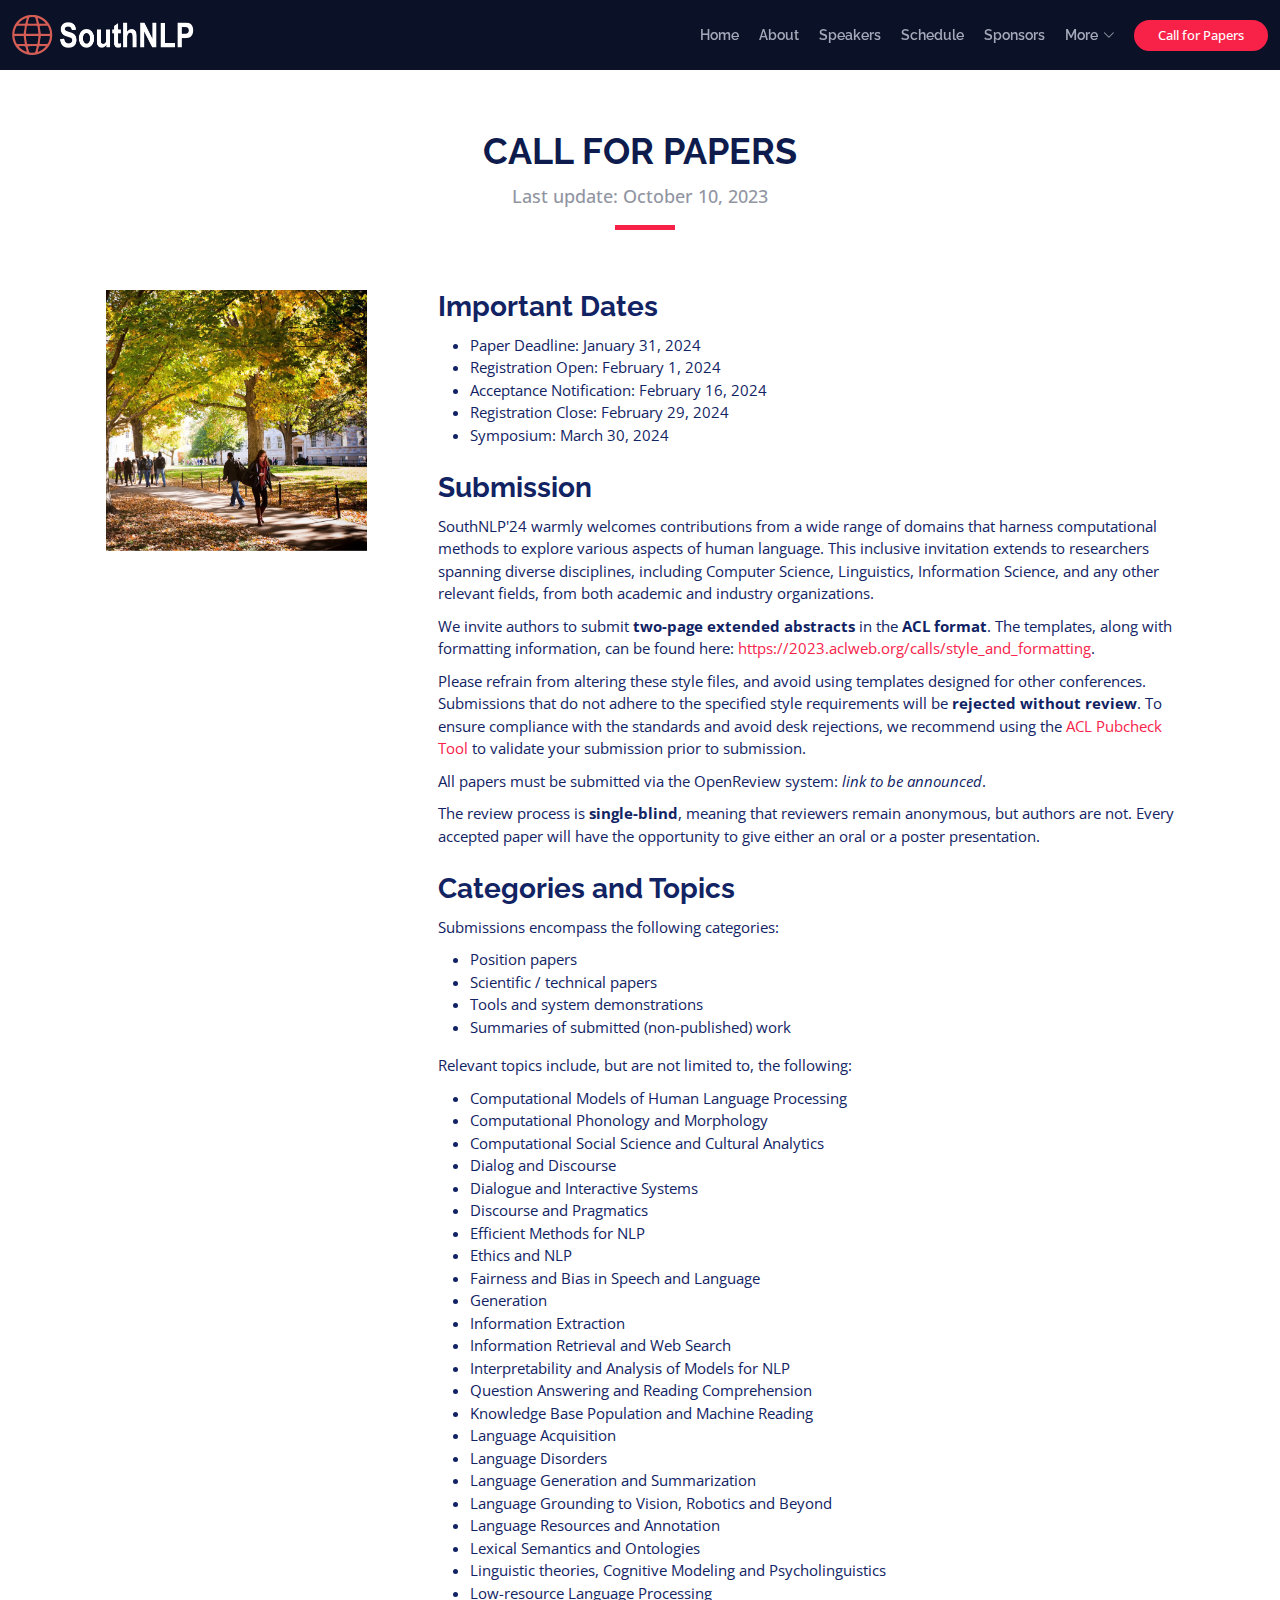
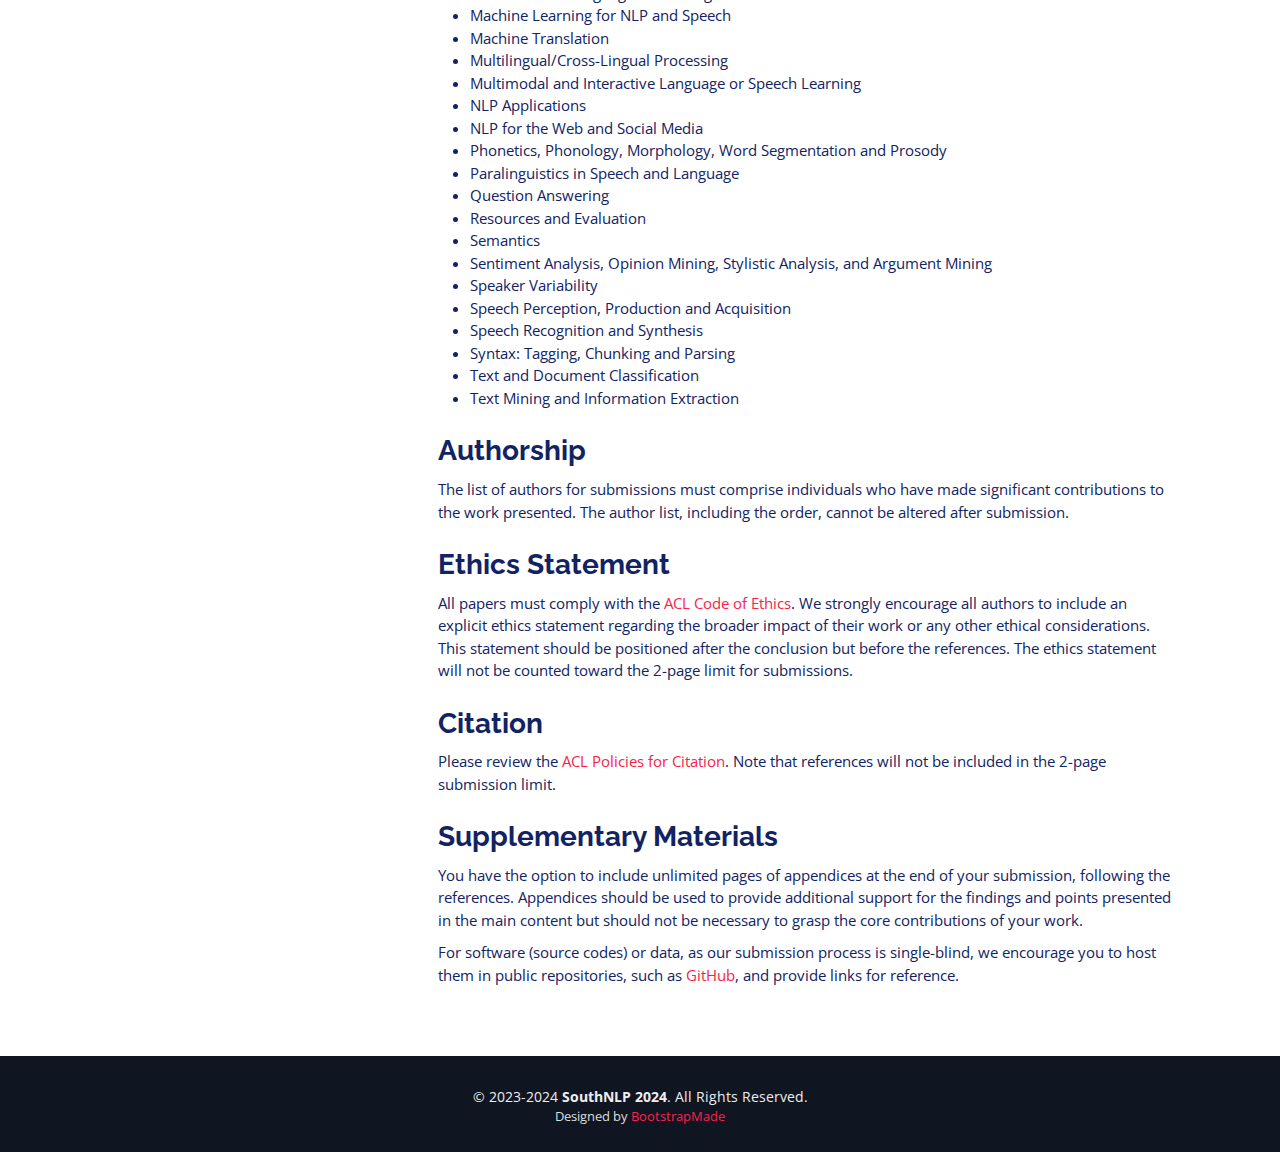
==== cfp.html @ 00459396 "Add the website" ====
<!DOCTYPE html>
<html lang="en">

<head>
  <meta charset="utf-8">
  <meta content="width=device-width, initial-scale=1.0" name="viewport">

  <title>South NLP 2024 - Call for Papers</title>
  <meta content="" name="description">
  <meta content="" name="keywords">

  <!-- Favicons -->
  <link href="assets/img/favicon.png" rel="icon">
  <link href="assets/img/apple-touch-icon.png" rel="apple-touch-icon">

  <!-- Google Fonts -->
  <link href="https://fonts.googleapis.com/css?family=Open+Sans:300,300i,400,400i,700,700i|Raleway:300,400,500,700,800" rel="stylesheet">

  <!-- Vendor CSS Files -->
  <link href="assets/vendor/aos/aos.css" rel="stylesheet">
  <link href="assets/vendor/bootstrap/css/bootstrap.min.css" rel="stylesheet">
  <link href="assets/vendor/bootstrap-icons/bootstrap-icons.css" rel="stylesheet">
  <link href="assets/vendor/glightbox/css/glightbox.min.css" rel="stylesheet">
  <link href="assets/vendor/swiper/swiper-bundle.min.css" rel="stylesheet">

  <!-- Template Main CSS File -->
  <link href="assets/css/style.css" rel="stylesheet">

  <!-- =======================================================
  * Template Name: TheEvent
  * Updated: Sep 18 2023 with Bootstrap v5.3.2
  * Template URL: https://bootstrapmade.com/theevent-conference-event-bootstrap-template/
  * Author: BootstrapMade.com
  * License: https://bootstrapmade.com/license/
  ======================================================== -->
</head>

<body>

  <!-- ======= Header ======= -->
  <header id="header" class="d-flex align-items-center header-inner">
    <div class="container-fluid container-xxl d-flex align-items-center">

      <div id="logo" class="me-auto">
        <!-- Uncomment below if you prefer to use a text logo -->
        <!-- <h1><a href="index.html">The<span>Event</span></a></h1>-->
        <a href="index.html" class="scrollto"><img src="assets/img/logo.png" alt="" title=""></a>
      </div>

      <nav id="navbar" class="navbar order-last order-lg-0">
        <ul>
          <li><a class="nav-link scrollto" href="index.html#hero">Home</a></li>
          <li><a class="nav-link scrollto" href="index.html#about">About</a></li>
          <li><a class="nav-link scrollto" href="index.html#speakers">Speakers</a></li>
          <li><a class="nav-link scrollto" href="index.html#schedule">Schedule</a></li>
          <li><a class="nav-link scrollto" href="index.html#supporters">Sponsors</a></li>
          <li class="dropdown active"><a href="#"><span>More</span> <i class="bi bi-chevron-down"></i></a>
          <ul>
            <li><a href="cfp.html">Call for Papers</a></li>
            <li><a href="venue.html">Event Venue</a></li>
            <li><a href="registration.html">Registration</a></li>
            <li><a href="committee.html">Committee</a></li>
          </ul>
        </li>
          
        </ul>
        <i class="bi bi-list mobile-nav-toggle"></i>
      </nav><!-- .navbar -->
      <a class="buy-tickets" href="cfp.html">Call for Papers</a>

    </div>
  </header><!-- End Header -->

  <!-- ======= Speaker Details Section ======= -->
  <main id="main" class="main-page">
    <section id="speakers-details">
      <div class="container">
        <div class="section-header">
          <h2>Call for Papers</h2>
          <p>Last update: October 10, 2023</p>
        </div>

        <div class="row">
          <div class="col-md-3 mx-auto">
            <img src="assets/img/emory-quad.jpg" alt="NLP Symposium" class="img-fluid">
          </div>

          <div class="col-md-8 mx-auto">
            <div class="details">
              <h2>Important Dates</h2>
              <ul style="color: #112363; font-size: 15px;">
                <li>Paper Deadline: January 31, 2024</li>
                <li>Registration Open: February 1, 2024</li>
                <li>Acceptance Notification: February 16, 2024</li>
                <li>Registration Close: February 29, 2024</li>
                <li>Symposium: March 30, 2024</li>
              </ul>

              <h2 class="mtop">Submission</h2>
              <p>
                SouthNLP'24 warmly welcomes contributions from a wide range of domains that harness computational methods to explore various aspects of human language.
                This inclusive invitation extends to researchers spanning diverse disciplines, including Computer Science, Linguistics, Information Science, and any other relevant fields, from both academic and industry organizations.
              </p>
              <p>
                We invite authors to submit <b>two-page extended abstracts</b> in the <b>ACL format</b>.
                The templates, along with formatting information, can be found here:
                <a href="https://2023.aclweb.org/calls/style_and_formatting/" target="_blank">https://2023.aclweb.org/calls/style_and_formatting</a>.
              </p>
              <p>
                Please refrain from altering these style files, and avoid using templates designed for other conferences.
                Submissions that do not adhere to the specified style requirements will be <b>rejected without review</b>.
                To ensure compliance with the standards and avoid desk rejections, we recommend using the <a href="https://github.com/acl-org/aclpubcheck" target="_blank">ACL Pubcheck Tool</a> to validate your submission prior to submission.
              </p>
              <p>
                All papers must be submitted via the OpenReview system: <i>link to be announced</i>.
              </p>
              <p>
                The review process is <b>single-blind</b>, meaning that reviewers remain anonymous, but authors are not. 
                Every accepted paper will have the opportunity to give either an oral or a poster presentation.
              </p>

              <h2 class="mtop">Categories and Topics</h2>
              <p>
                Submissions encompass the following categories:
              </p>              
              <ul style="color: #112363; font-size: 15px;">
                <li>Position papers</li>
                <li>Scientific / technical papers</li>
                <li>Tools and system demonstrations</li>
                <li>Summaries of submitted (non-published) work</li>
              </ul>
              <p>
                Relevant topics include, but are not limited to, the following:
              </p>
              <ul style="color: #112363; font-size: 15px;">
                <li>Computational Models of Human Language Processing</li>
                <li>Computational Phonology and Morphology</li>
                <li>Computational Social Science and Cultural Analytics</li>
                <li>Dialog and Discourse</li>
                <li>Dialogue and Interactive Systems</li>
                <li>Discourse and Pragmatics</li>
                <li>Efficient Methods for NLP</li>
                <li>Ethics and NLP</li>
                <li>Fairness and Bias in Speech and Language</li>
                <li>Generation</li>
                <li>Information Extraction</li>
                <li>Information Retrieval and Web Search</li>
                <li>Interpretability and Analysis of Models for NLP</li>
                <li>Question Answering and Reading Comprehension</li>
                <li>Knowledge Base Population and Machine Reading</li>
                <li>Language Acquisition</li>
                <li>Language Disorders</li>
                <li>Language Generation and Summarization</li>
                <li>Language Grounding to Vision, Robotics and Beyond</li>
                <li>Language Resources and Annotation</li>
                <li>Lexical Semantics and Ontologies</li>
                <li>Linguistic theories, Cognitive Modeling and Psycholinguistics</li>
                <li>Low-resource Language Processing</li>
                <li>Machine Learning for NLP and Speech</li>
                <li>Machine Translation</li>
                <li>Multilingual/Cross-Lingual Processing</li>
                <li>Multimodal and Interactive Language or Speech Learning</li>
                <li>NLP Applications</li>
                <li>NLP for the Web and Social Media</li>
                <li>Phonetics, Phonology, Morphology, Word Segmentation and Prosody</li>
                <li>Paralinguistics in Speech and Language</li>
                <li>Question Answering</li>
                <li>Resources and Evaluation</li>
                <li>Semantics</li>
                <li>Sentiment Analysis, Opinion Mining, Stylistic Analysis, and Argument Mining</li>
                <li>Speaker Variability</li>
                <li>Speech Perception, Production and Acquisition</li>
                <li>Speech Recognition and Synthesis</li>
                <li>Syntax: Tagging, Chunking and Parsing</li>
                <li>Text and Document Classification</li>
                <li>Text Mining and Information Extraction</li>
              </ul>
              
              <h2 class="mtop">Authorship</h2>
              <p>
                The list of authors for submissions must comprise individuals who have made significant contributions to the work presented.
                The author list, including the order, cannot be altered after submission.
              </p>

              <h2 class="mtop">Ethics Statement</h2>
              <p>
                All papers must comply with the <a href="https://www.aclweb.org/portal/content/acl-code-ethics" target="_blank">ACL Code of Ethics</a>.
                We strongly encourage all authors to include an explicit ethics statement regarding the broader impact of their work or any other ethical considerations.
                This statement should be positioned after the conclusion but before the references.
                The ethics statement will not be counted toward the 2-page limit for submissions.
              </p>

              <h2 class="mtop">Citation</h2>
              <p>
                Please review the <a href="https://www.aclweb.org/adminwiki/index.php/ACL_Policies_for_Submission,_Review_and_Citation" target="_blank">ACL Policies for Citation</a>.
                Note that references will not be included in the 2-page submission limit.
              </p>

              <h2 class="mtop">Supplementary Materials</h2>
              <p>
                You have the option to include unlimited pages of appendices at the end of your submission, following the references. 
                Appendices should be used to provide additional support for the findings and points presented in the main content but should not be necessary to grasp the core contributions of your work.
              </p>
              <p>
                For software (source codes) or data, as our submission process is single-blind, we encourage you to host them in public repositories, such as <a href="http://github.com" target="_blank">GitHub</a>, and provide links for reference.
              </p>
            </div>
          </div>
        </div>
      </div>
    </section>
  </main>
  <!-- End #main -->

  <!-- ======= Footer ======= -->
  <footer id="footer">
    <div class="container">
      <div class="copyright">
        &copy; 2023-2024 <strong>SouthNLP 2024</strong>. All Rights Reserved.
      </div>
      <div class="credits">
        <!--
        All the links in the footer should remain intact.
        You can delete the links only if you purchased the pro version.
        Licensing information: https://bootstrapmade.com/license/
        Purchase the pro version with working PHP/AJAX contact form: https://bootstrapmade.com/buy/?theme=TheEvent
        -->
        Designed by <a href="https://bootstrapmade.com/">BootstrapMade</a>
      </div>
    </div>
  </footer>
  <!-- End  Footer -->

  <a href="#" class="back-to-top d-flex align-items-center justify-content-center"><i class="bi bi-arrow-up-short"></i></a>

  <!-- Vendor JS Files -->
  <script src="assets/vendor/aos/aos.js"></script>
  <script src="assets/vendor/bootstrap/js/bootstrap.bundle.min.js"></script>
  <script src="assets/vendor/glightbox/js/glightbox.min.js"></script>
  <script src="assets/vendor/swiper/swiper-bundle.min.js"></script>
  <script src="assets/vendor/php-email-form/validate.js"></script>

  <!-- Template Main JS File -->
  <script src="assets/js/main.js"></script>

</body>

</html>
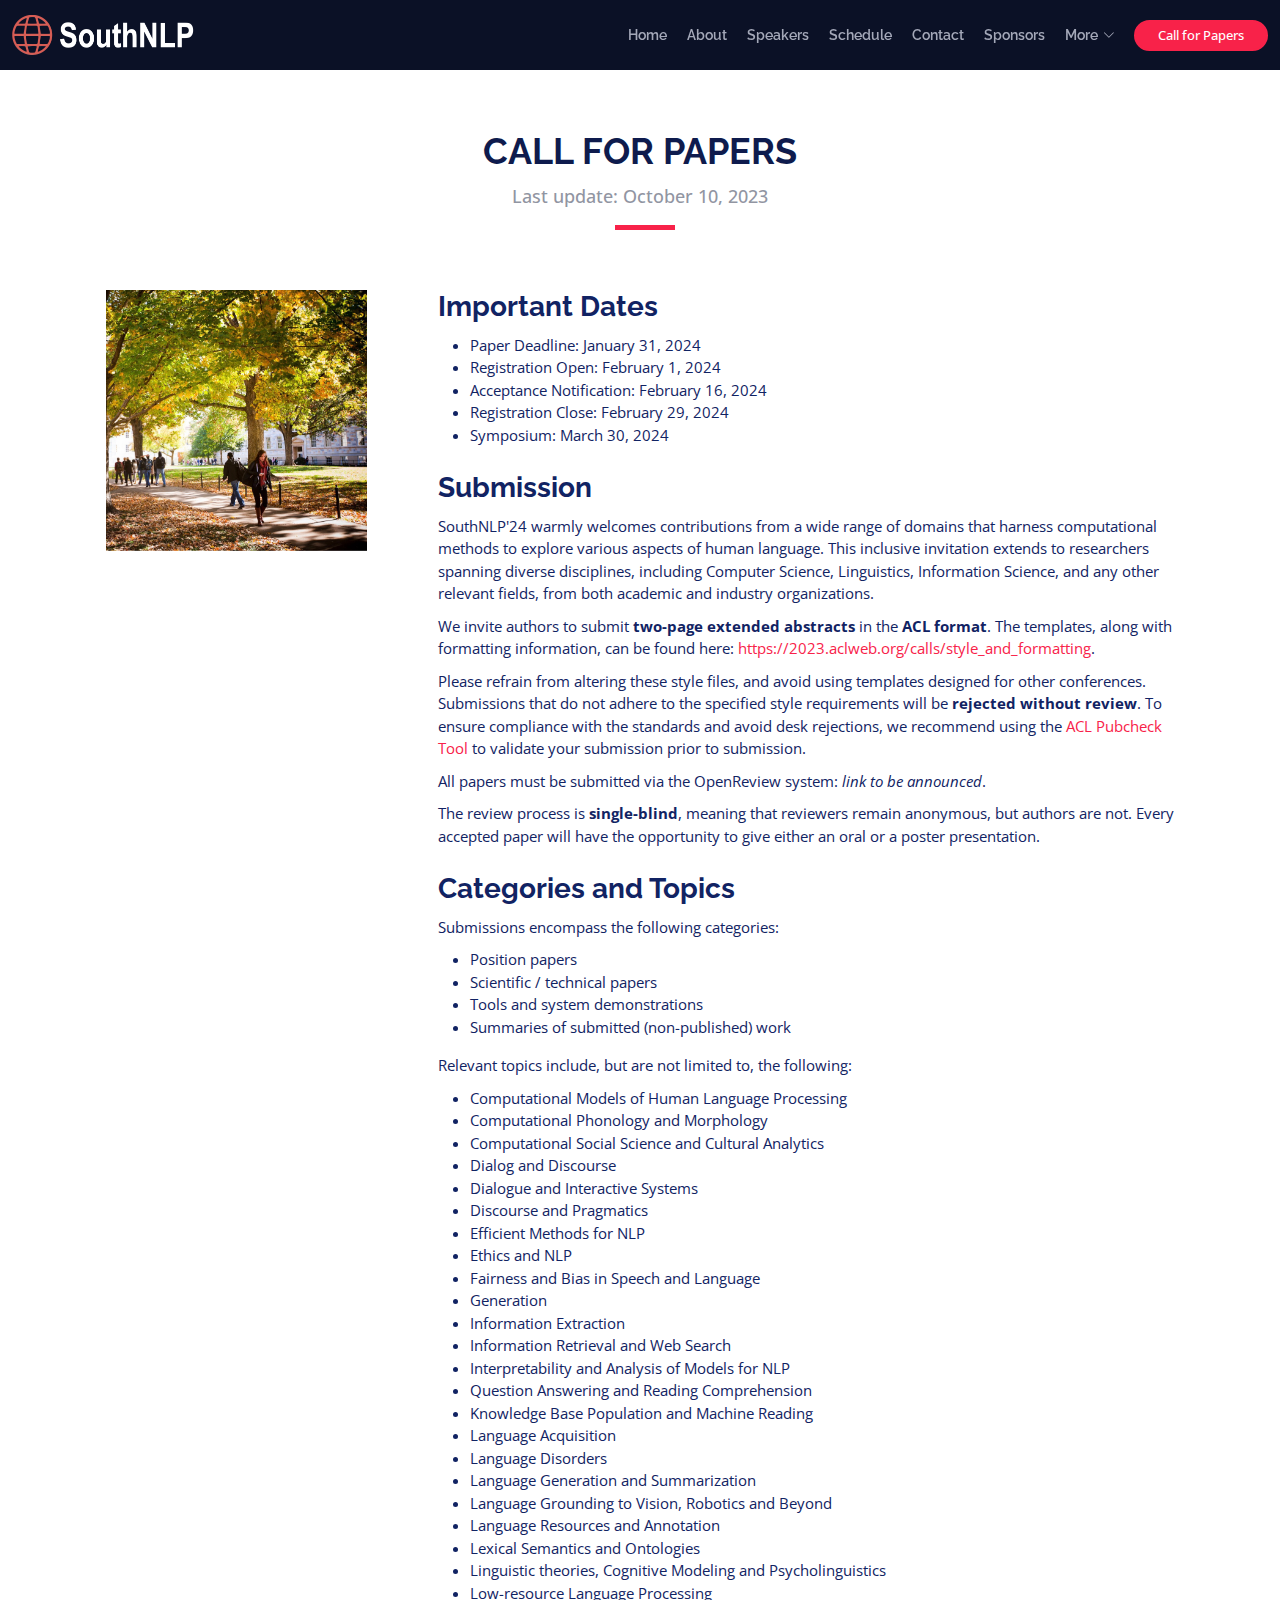
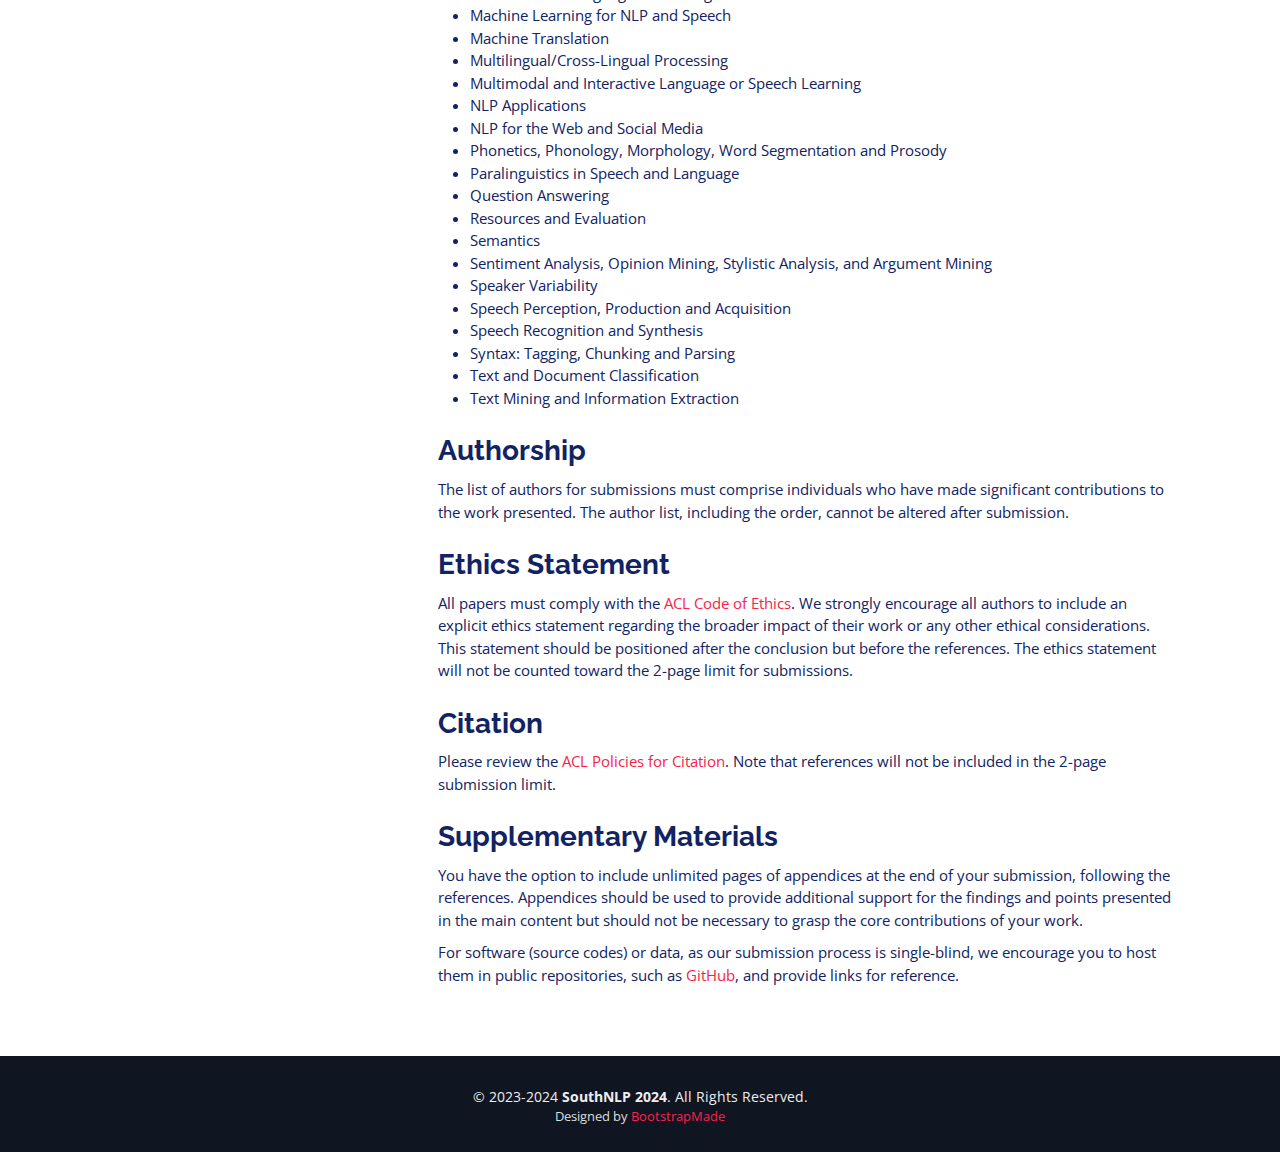
==== commit d7c22e79: "Update contact" ====
--- a/cfp.html
+++ b/cfp.html
@@ -53,6 +53,7 @@
           <li><a class="nav-link scrollto" href="index.html#about">About</a></li>
           <li><a class="nav-link scrollto" href="index.html#speakers">Speakers</a></li>
           <li><a class="nav-link scrollto" href="index.html#schedule">Schedule</a></li>
+          <li><a class="nav-link scrollto" href="index.html#contact">Contact</a></li>
           <li><a class="nav-link scrollto" href="index.html#supporters">Sponsors</a></li>
           <li class="dropdown active"><a href="#"><span>More</span> <i class="bi bi-chevron-down"></i></a>
           <ul>
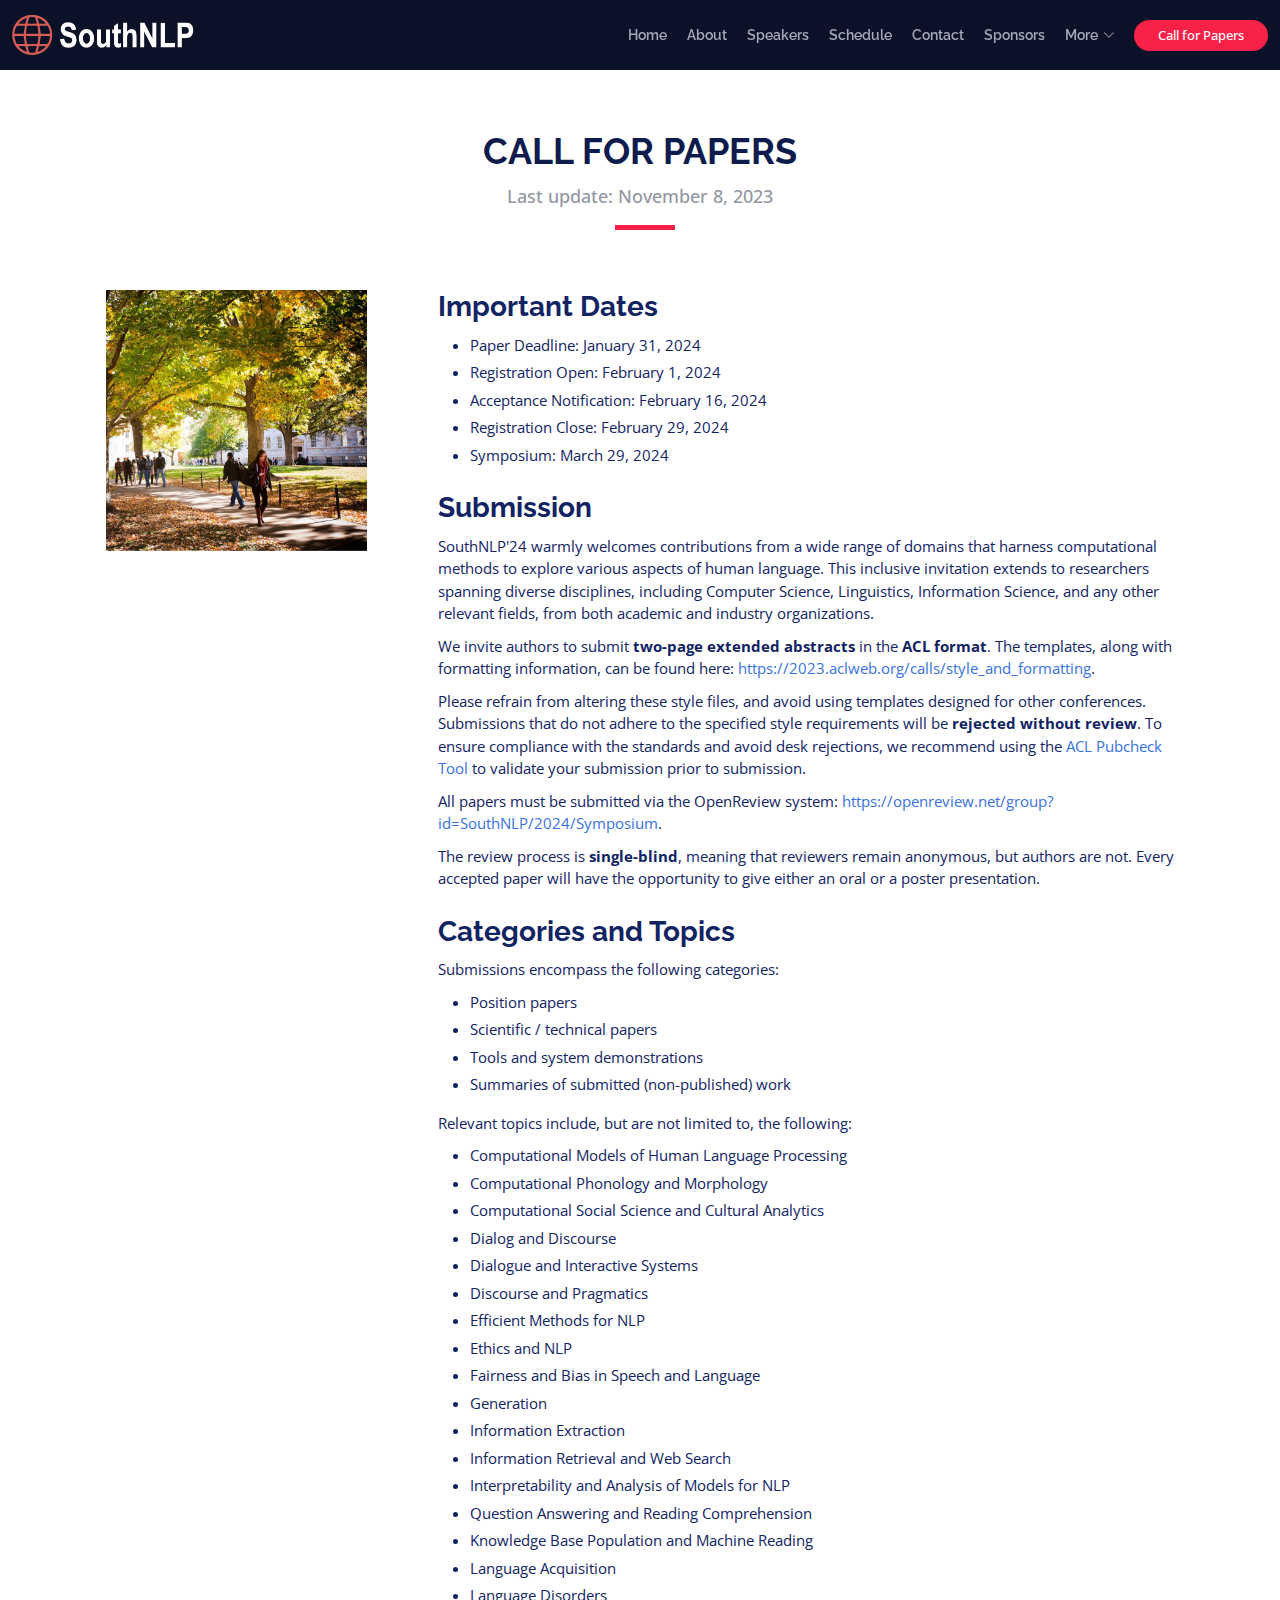
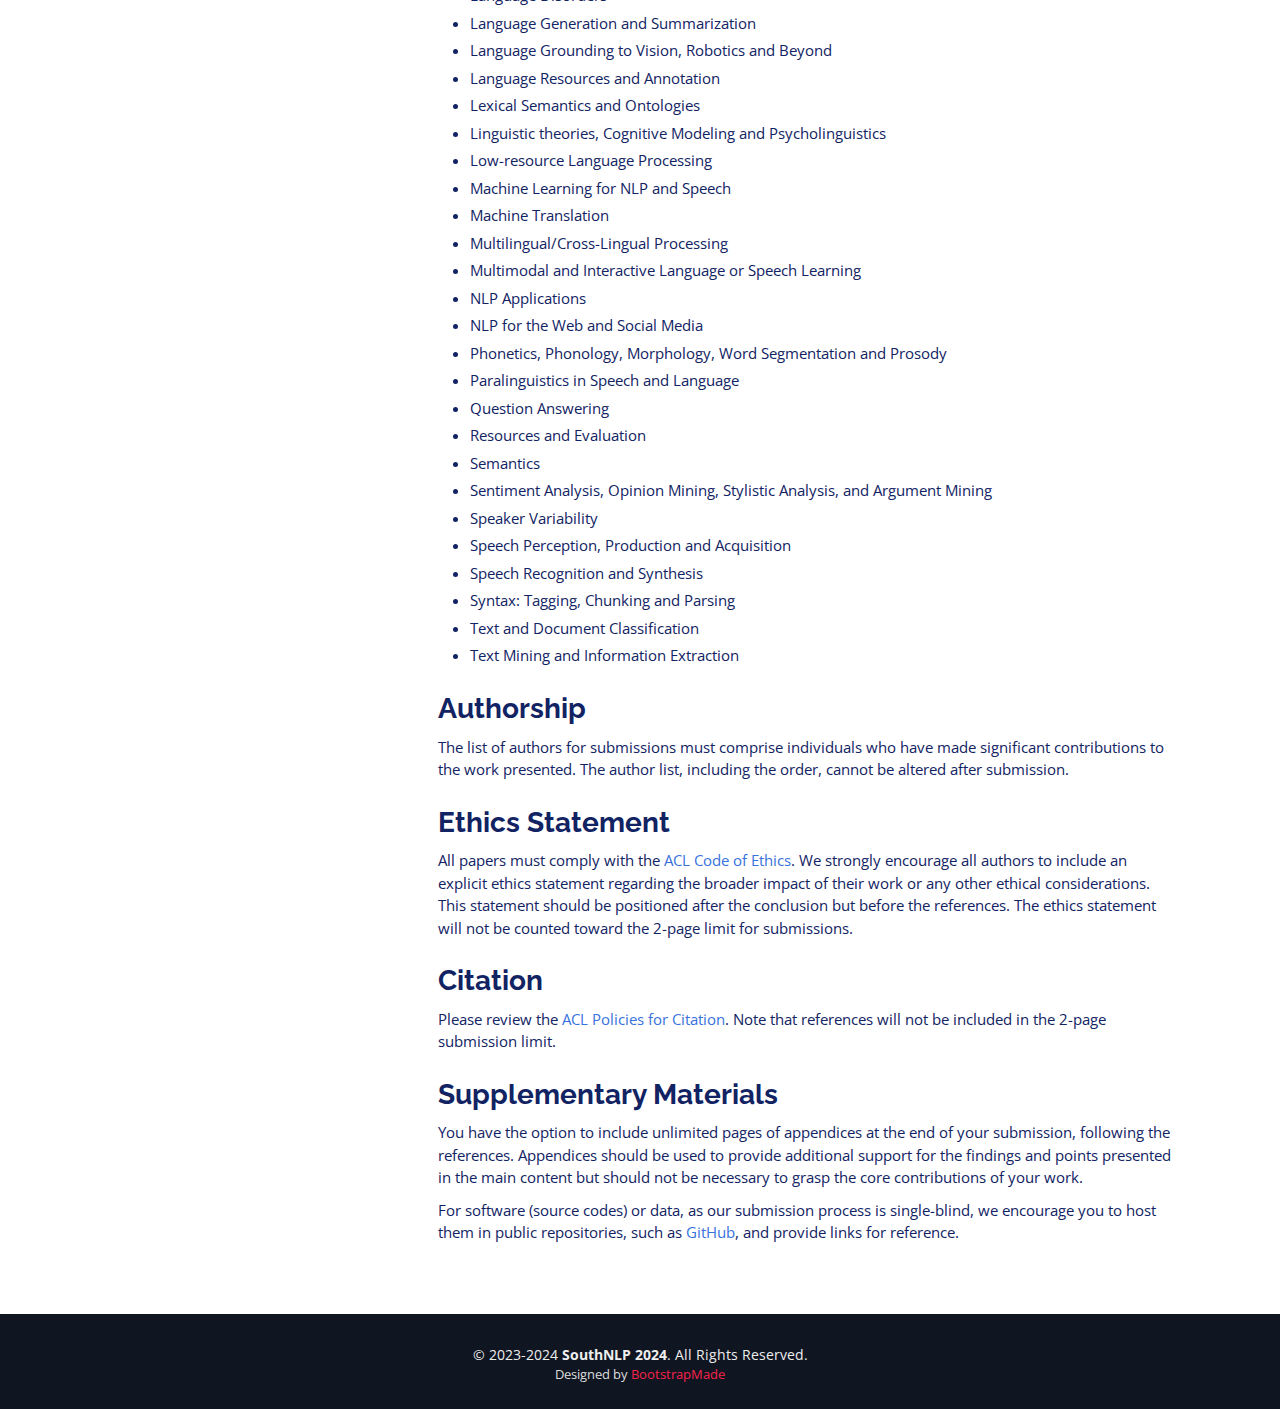
==== commit b20c6b6f: "Update keynote speakers" ====
--- a/cfp.html
+++ b/cfp.html
@@ -5,7 +5,7 @@
   <meta charset="utf-8">
   <meta content="width=device-width, initial-scale=1.0" name="viewport">
 
-  <title>South NLP 2024 - Call for Papers</title>
+  <title>SouthNLP 2024 - Call for Papers</title>
   <meta content="" name="description">
   <meta content="" name="keywords">
 
@@ -78,7 +78,7 @@
       <div class="container">
         <div class="section-header">
           <h2>Call for Papers</h2>
-          <p>Last update: October 10, 2023</p>
+          <p>Last update: November 8, 2023</p>
         </div>
 
         <div class="row">
@@ -94,7 +94,7 @@
                 <li>Registration Open: February 1, 2024</li>
                 <li>Acceptance Notification: February 16, 2024</li>
                 <li>Registration Close: February 29, 2024</li>
-                <li>Symposium: March 30, 2024</li>
+                <li>Symposium: March 29, 2024</li>
               </ul>
 
               <h2 class="mtop">Submission</h2>
@@ -113,7 +113,7 @@
                 To ensure compliance with the standards and avoid desk rejections, we recommend using the <a href="https://github.com/acl-org/aclpubcheck" target="_blank">ACL Pubcheck Tool</a> to validate your submission prior to submission.
               </p>
               <p>
-                All papers must be submitted via the OpenReview system: <i>link to be announced</i>.
+                All papers must be submitted via the OpenReview system: <a href="https://openreview.net/group?id=SouthNLP/2024/Symposium" target="_blank">https://openreview.net/group?id=SouthNLP/2024/Symposium</a>.
               </p>
               <p>
                 The review process is <b>single-blind</b>, meaning that reviewers remain anonymous, but authors are not. 
--- a/assets/css/style.css
+++ b/assets/css/style.css
@@ -496,7 +496,7 @@
 #hero {
   width: 100%;
   height: 50vh;
-  background: url(../img/zoom_bkgrnd3_emory_quad.jpg) top center;
+  background: url(../img/emory-candler.jpg) top center;
   background-size: cover;
   overflow: hidden;
   position: relative;
@@ -858,6 +858,17 @@
   margin-bottom: 10px;
 }
 
+#speakers-details .details li {
+  color: #112363;
+  font-size: 15px;
+  margin-bottom: 5px;
+}
+
+#speakers-details .details a {
+  color: rgb(56, 114, 221);
+}
+
+
 /*--------------------------------------------------------------
 # Schedule Section
 --------------------------------------------------------------*/
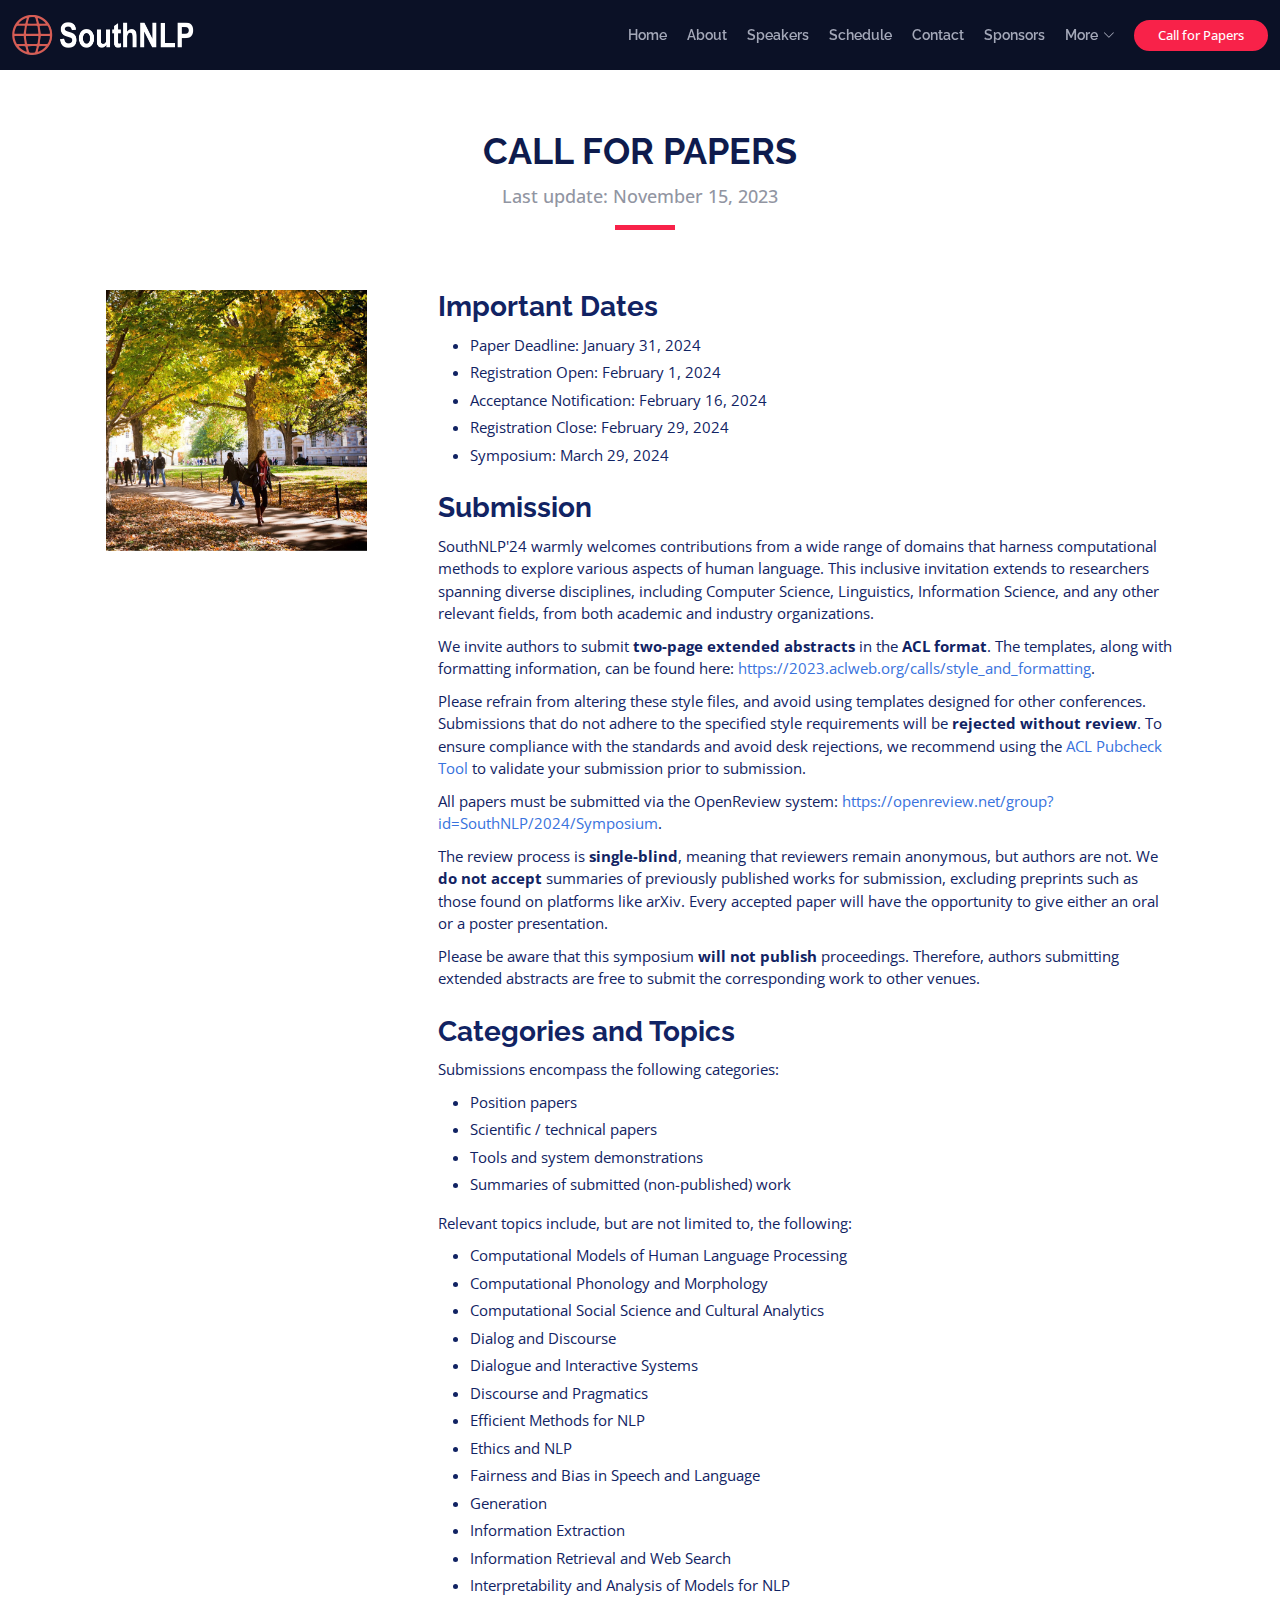
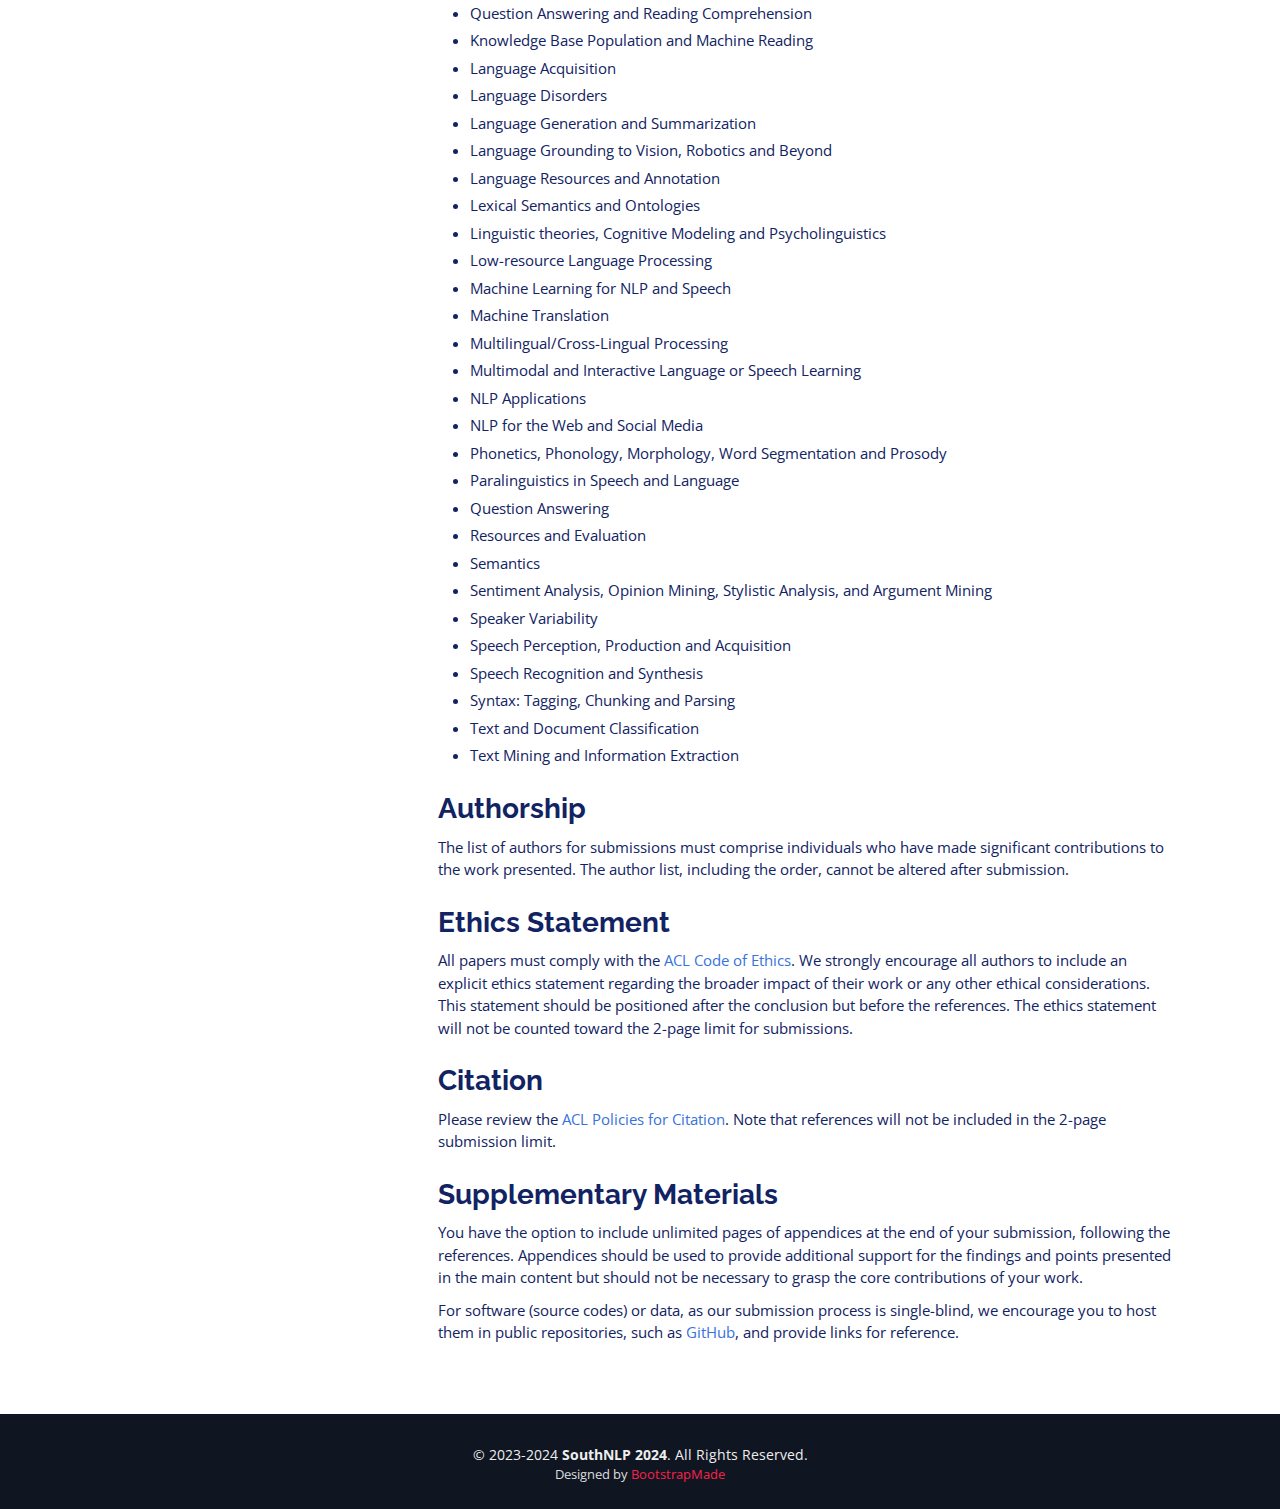
==== commit 8604bbea: "Update CFP" ====
--- a/cfp.html
+++ b/cfp.html
@@ -61,6 +61,7 @@
             <li><a href="venue.html">Event Venue</a></li>
             <li><a href="registration.html">Registration</a></li>
             <li><a href="committee.html">Committee</a></li>
+            <li><a href="assets/southnlp2024-flyer.pdf" target="_blank">Flyer</a></li>
           </ul>
         </li>
           
@@ -78,7 +79,7 @@
       <div class="container">
         <div class="section-header">
           <h2>Call for Papers</h2>
-          <p>Last update: November 8, 2023</p>
+          <p>Last update: November 15, 2023</p>
         </div>
 
         <div class="row">
@@ -117,7 +118,11 @@
               </p>
               <p>
                 The review process is <b>single-blind</b>, meaning that reviewers remain anonymous, but authors are not. 
+                We <b>do not accept</b> summaries of previously published works for submission, excluding preprints such as those found on platforms like arXiv.
                 Every accepted paper will have the opportunity to give either an oral or a poster presentation.
+              </p>
+              <p>
+                Please be aware that this symposium <b>will not publish</b> proceedings. Therefore, authors submitting extended abstracts are free to submit the corresponding work to other venues.
               </p>
 
               <h2 class="mtop">Categories and Topics</h2>
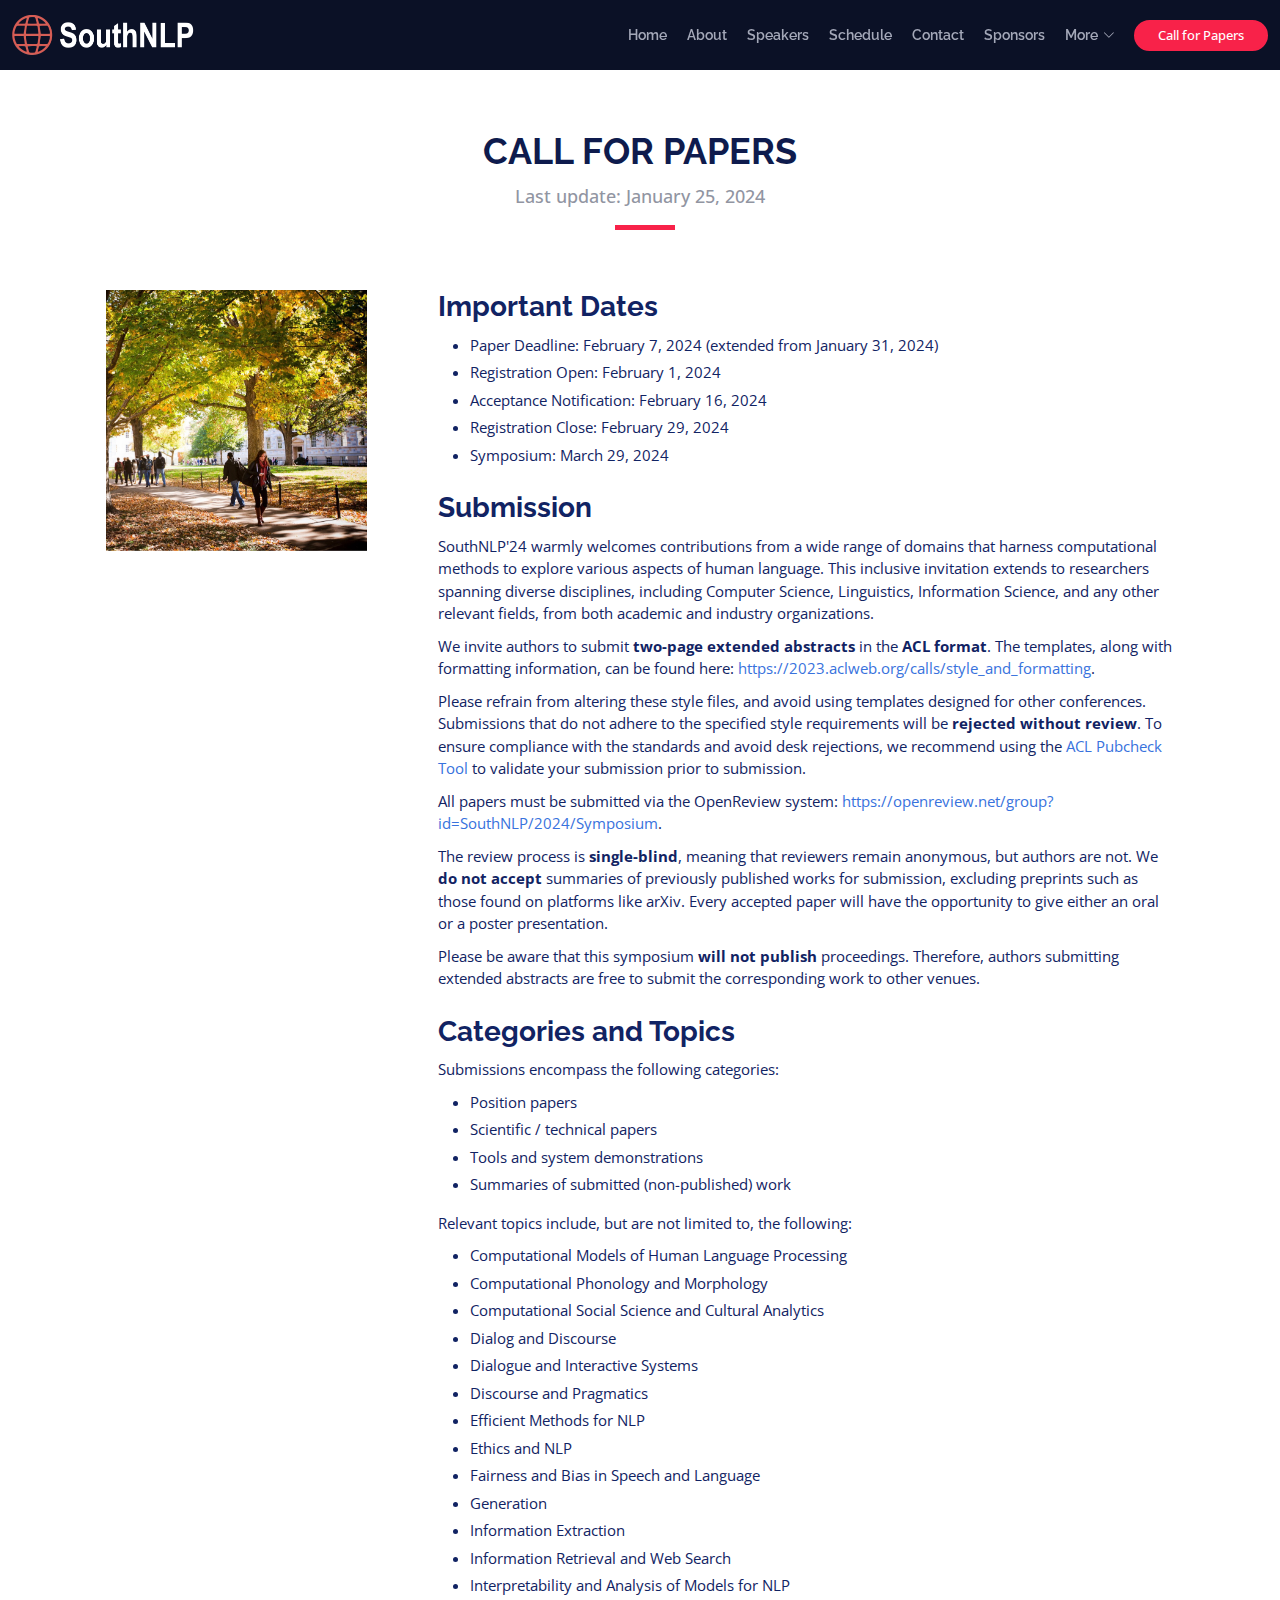
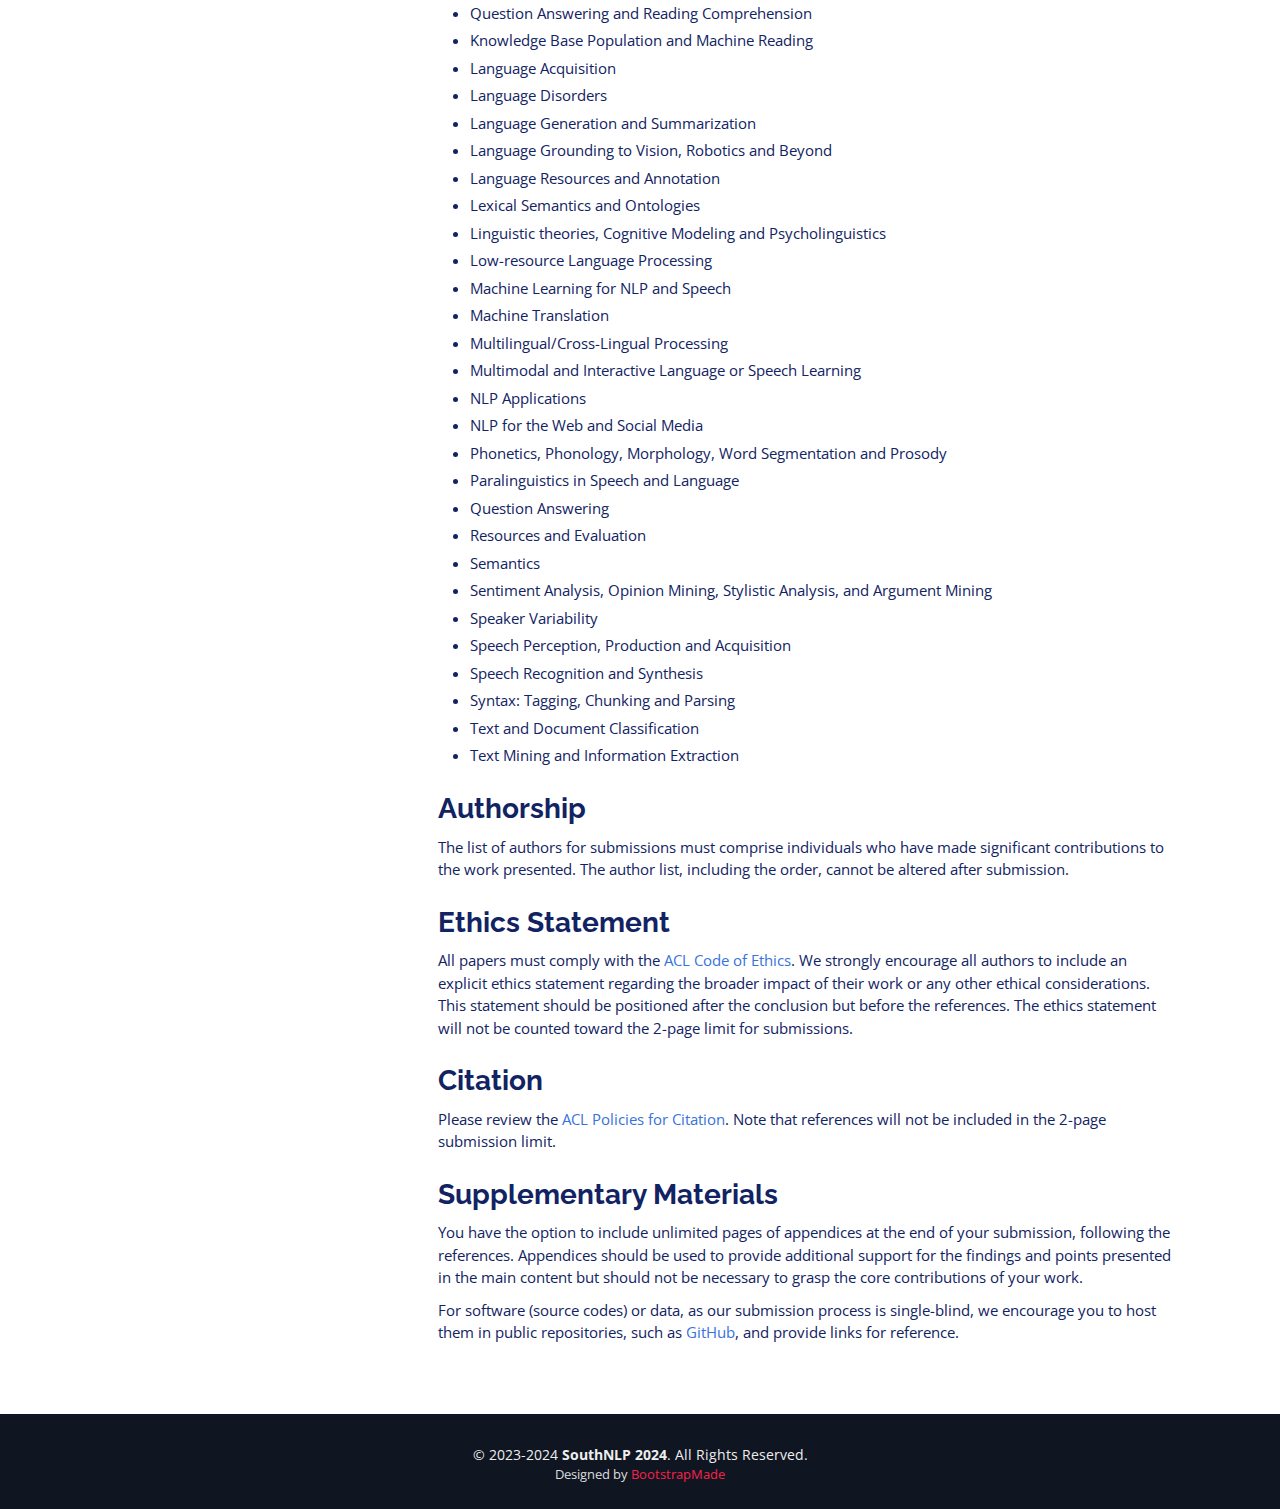
==== commit 79ac464e: "Update cfp" ====
--- a/cfp.html
+++ b/cfp.html
@@ -79,7 +79,7 @@
       <div class="container">
         <div class="section-header">
           <h2>Call for Papers</h2>
-          <p>Last update: November 15, 2023</p>
+          <p>Last update: January 25, 2024</p>
         </div>
 
         <div class="row">
@@ -91,7 +91,7 @@
             <div class="details">
               <h2>Important Dates</h2>
               <ul style="color: #112363; font-size: 15px;">
-                <li>Paper Deadline: January 31, 2024</li>
+                <li>Paper Deadline: February 7, 2024 (extended from January 31, 2024)</li>
                 <li>Registration Open: February 1, 2024</li>
                 <li>Acceptance Notification: February 16, 2024</li>
                 <li>Registration Close: February 29, 2024</li>
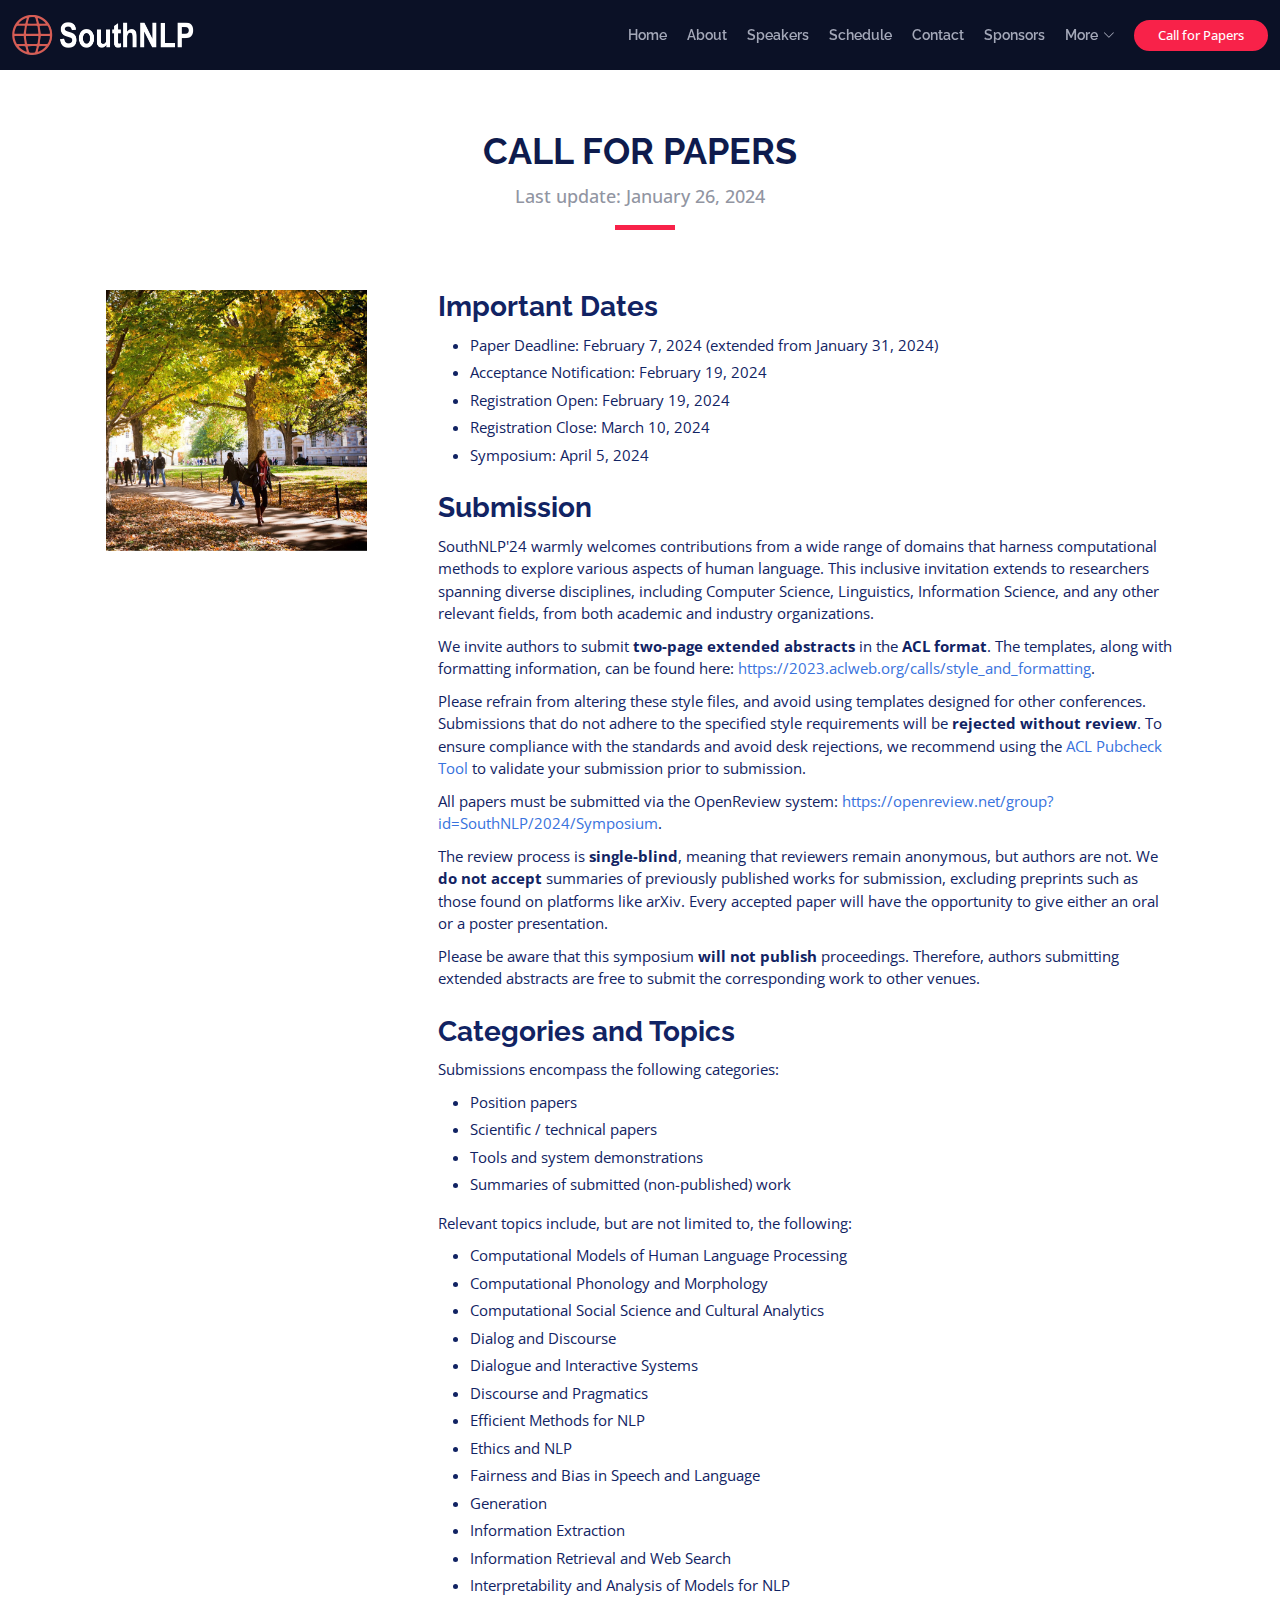
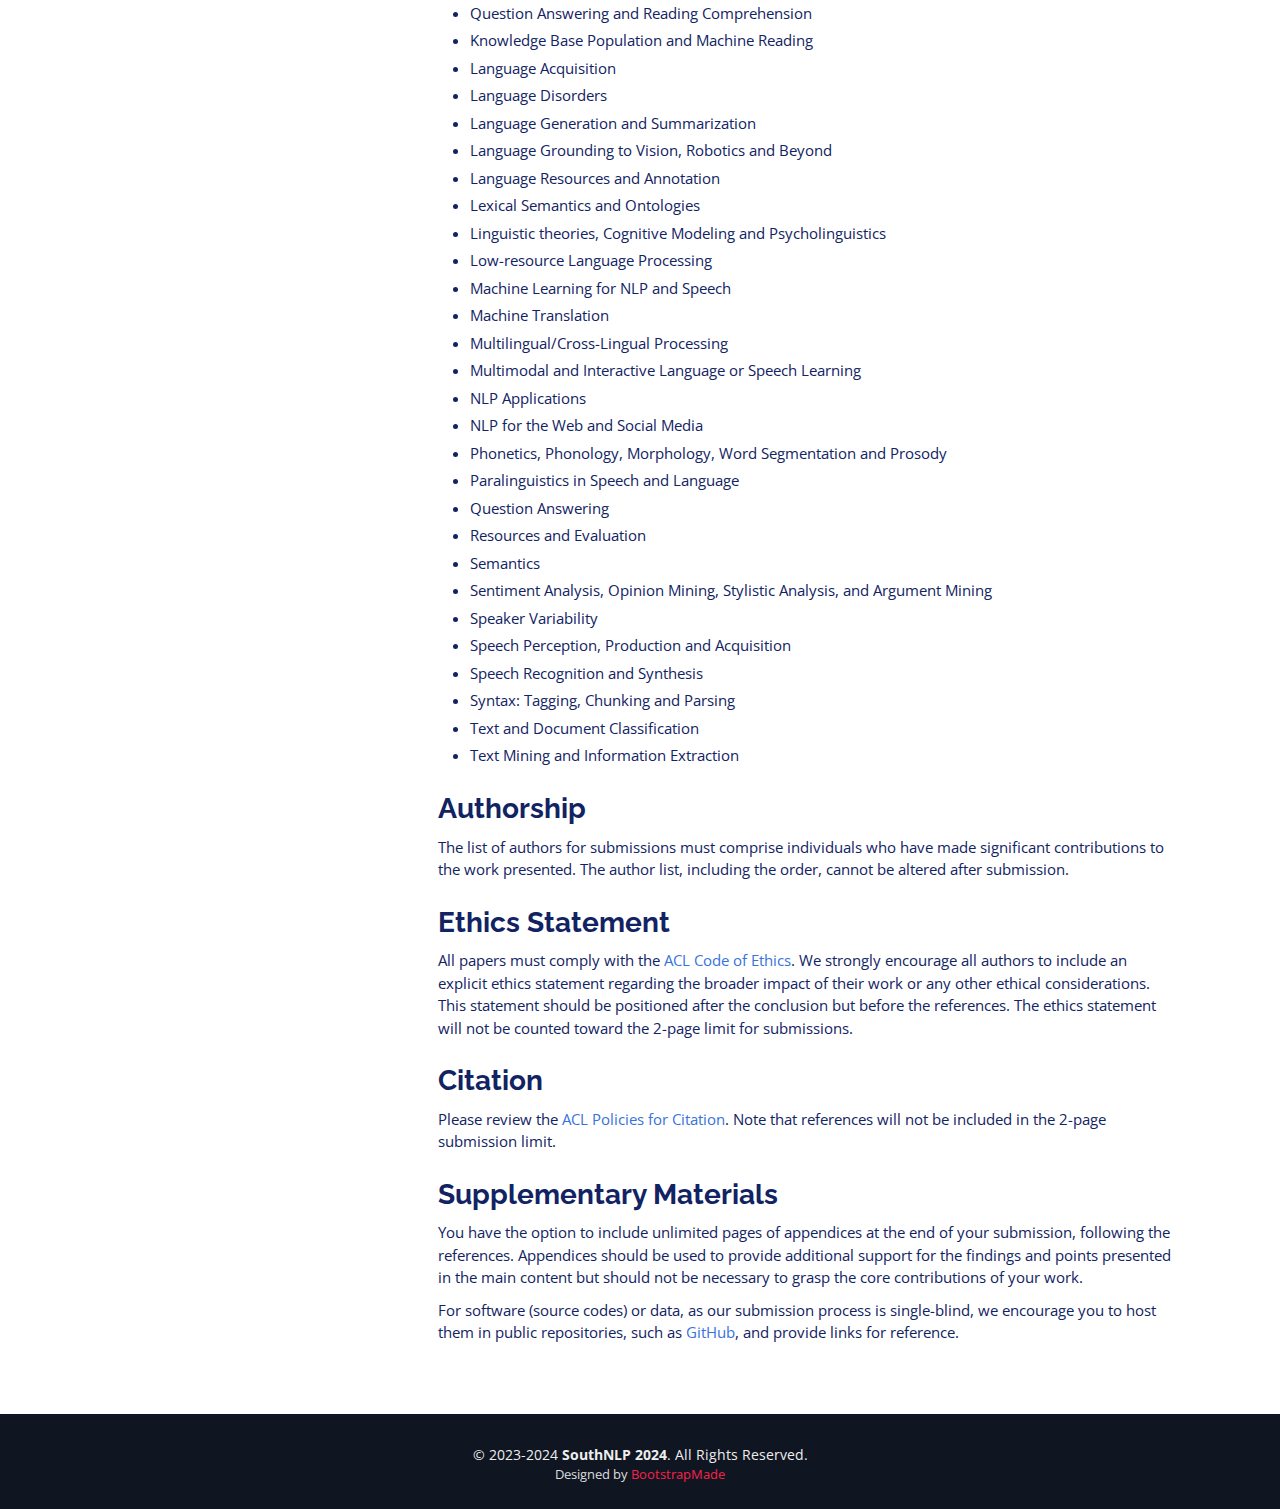
==== commit 93ec3891: "Update schedule" ====
--- a/cfp.html
+++ b/cfp.html
@@ -79,7 +79,7 @@
       <div class="container">
         <div class="section-header">
           <h2>Call for Papers</h2>
-          <p>Last update: January 25, 2024</p>
+          <p>Last update: January 26, 2024</p>
         </div>
 
         <div class="row">
@@ -92,10 +92,10 @@
               <h2>Important Dates</h2>
               <ul style="color: #112363; font-size: 15px;">
                 <li>Paper Deadline: February 7, 2024 (extended from January 31, 2024)</li>
-                <li>Registration Open: February 1, 2024</li>
-                <li>Acceptance Notification: February 16, 2024</li>
-                <li>Registration Close: February 29, 2024</li>
-                <li>Symposium: March 29, 2024</li>
+                <li>Acceptance Notification: February 19, 2024</li>
+                <li>Registration Open: February 19, 2024</li>
+                <li>Registration Close: March 10, 2024</li>
+                <li>Symposium: April 5, 2024</li>
               </ul>
 
               <h2 class="mtop">Submission</h2>
